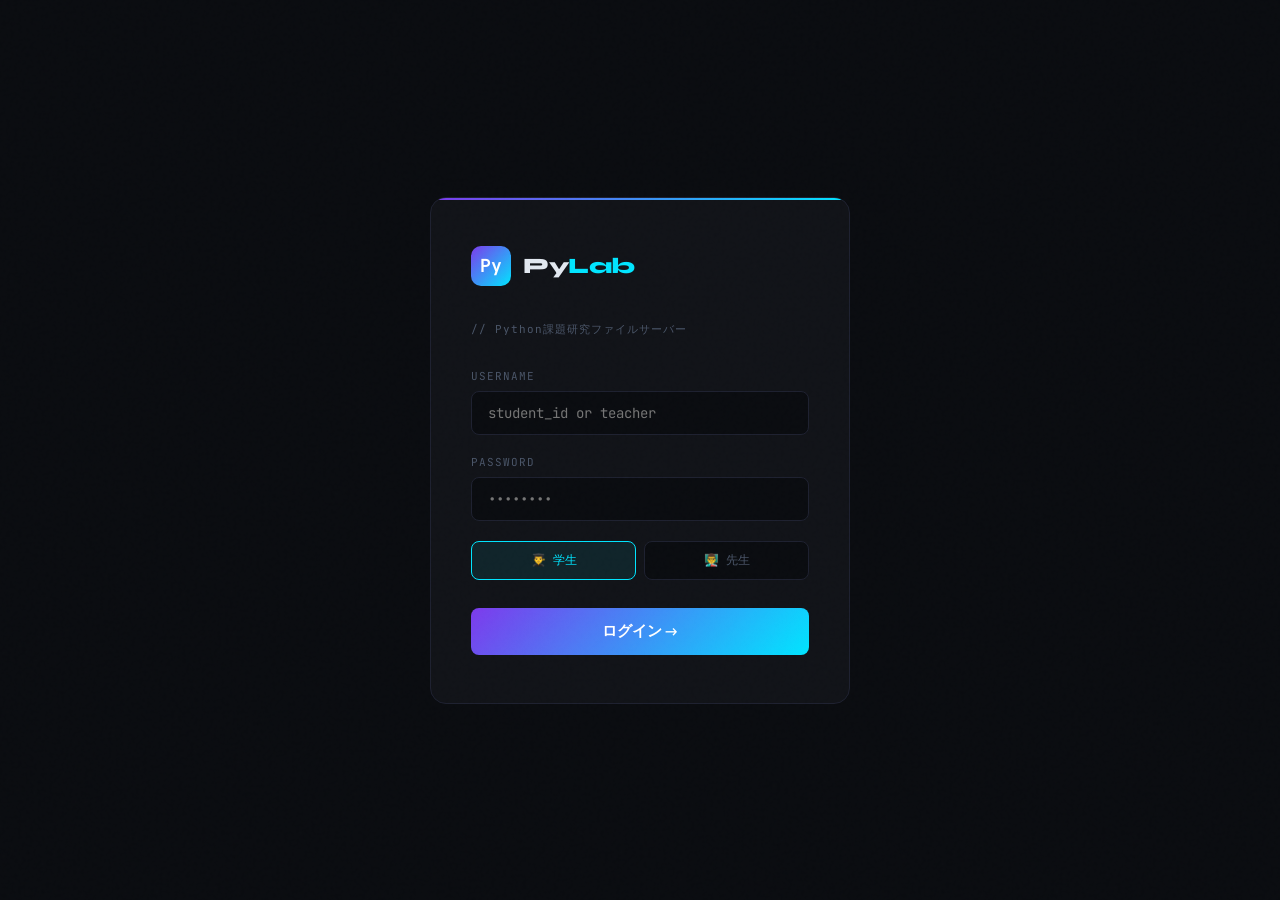
==== server/static/index.html @ 1dbba8ca "first commit" ====
<!DOCTYPE html>
<html lang="ja">
<head>
    <meta charset="UTF-8">
    <meta name="viewport" content="width=device-width, initial-scale=1.0">
    <title>PyLab — Python課題研究ファイルサーバー</title>
    <link href="https://fonts.googleapis.com/css2?family=JetBrains+Mono:wght@400;500;700&family=Syne:wght@400;600;800&display=swap" rel="stylesheet">
    <link rel="stylesheet" href="../static/style.css">

</head>
<body>

<!-- ══════════════════════════
     LOGIN SCREEN
══════════════════════════ -->
<div id="login-screen">
    <div class="login-card">
        <div class="login-logo">
            <div class="logo-icon">Py</div>
            <div class="logo-text">Py<span>Lab</span></div>
        </div>
        <p class="login-subtitle">// Python課題研究ファイルサーバー</p>

        <div class="form-group">
            <label>Username</label>
            <input type="text" id="login-username" placeholder="student_id or teacher" />
        </div>
        <div class="form-group">
            <label>Password</label>
            <input type="password" id="login-password" placeholder="••••••••" />
        </div>

        <div class="role-selector">
            <button class="role-btn active" data-role="student" onclick="selectRole(this)">👨‍🎓 学生</button>
            <button class="role-btn" data-role="teacher" onclick="selectRole(this)">👨‍🏫 先生</button>
        </div>

        <button class="login-btn" onclick="login()">ログイン →</button>
    </div>
</div>

<!-- ══════════════════════════
     MAIN APP
══════════════════════════ -->
<div id="app">
    <header>
        <div class="header-logo">
            <div class="logo-icon">Py</div>
            <div class="logo-name">Py<span>Lab</span></div>
        </div>
        <div class="header-status">
            <div class="status-dot"></div>
            server online
        </div>
        <div class="header-user">
            <span class="user-badge" id="user-badge">student</span>
            <button class="logout-btn" onclick="logout()">logout</button>
        </div>
    </header>

    <main>
        <!-- Upload -->
        <div class="upload-section">
            <div class="section-label">ファイルアップロード</div>
            <div class="drop-zone" id="drop-zone"
                ondragover="onDragOver(event)"
                ondragleave="onDragLeave(event)"
                ondrop="onDrop(event)"
                onclick="document.getElementById('file-input').click()">
                <span class="drop-icon">📂</span>
                <div class="drop-title">ファイルをドロップ</div>
                <!--<div class="drop-sub">// .py ファイルのみ対応</div>-->
                <button class="upload-btn" onclick="event.stopPropagation(); document.getElementById('file-input').click()">
                    ＋ ファイルを選択
                </button>
                <div class="progress-bar" id="progress-bar">
                    <div class="progress-track">
                        <div class="progress-fill" id="progress-fill"></div>
                    </div>
                    <div class="progress-label" id="progress-label">アップロード中...</div>
                </div>
            </div>
            <!--<input type="file" id="file-input" accept=".py" onchange="uploadFile(this.files[0])">-->
            <input type="file" id="file-input" 
                webkitdirectory 
                multiple
                onchange="uploadFolder(this.files)">
        </div>

        <!-- File List -->
        <div class="files-section">
            <div class="files-header">
                <div class="section-label" style="margin-bottom:0; flex:1">アップロード済みファイル</div>
                <div class="files-count">合計 <span id="file-count">0</span> 件</div>
            </div>
            <div class="file-list" id="file-list">
                <div class="empty-state">
                    <div class="empty-icon">🗂️</div>
                    <p>// まだファイルがありません</p>
                </div>
            </div>
        </div>
    </main>
</div>

<!-- Toast -->
<div class="toast" id="toast"></div>

<script src="../static/app.js"></script>
</body>
</html>
---- server/static/style.css ----
*, *::before, *::after {
    box-sizing: border-box;
    margin: 0;
    padding: 0;
}

:root {
    --bg:        #0a0c10;
    --surface:   #111318;
    --border:    #1e2130;
    --accent:    #00e5ff;
    --accent2:   #7c3aed;
    --green:     #00ff88;
    --red:       #ff4560;
    --text:      #e2e8f0;
    --muted:     #4a5568;
    --font-mono: 'JetBrains Mono', monospace;
    --font-sans: 'Syne', sans-serif;
}

html, body {
    height: 100%;
    background: var(--bg);
    color: var(--text);
    font-family: var(--font-sans);
    overflow-x: hidden;
}

body::before {
    content: '';
    position: fixed;
    inset: 0;
    background-image: url("data:image/svg+xml,%3Csvg viewBox='0 0 256 256' xmlns='http://www.w3.org/2000/svg'%3E%3Cfilter id='noise'%3E%3CfeTurbulence type='fractalNoise' baseFrequency='0.9' numOctaves='4' stitchTiles='stitch'/%3E%3C/filter%3E%3Crect width='100%25' height='100%25' filter='url(%23noise)' opacity='0.04'/%3E%3C/svg%3E");
    pointer-events: none;
    z-index: 999;
    opacity: .4;
}

body::after {
    content: '';
    position: fixed;
    inset: 0;
    background-image:
        linear-gradient(var(--border) 1px, transparent 1px),
        linear-gradient(90deg, var(--border) 1px, transparent 1px);
    background-size: 40px 40px;
    pointer-events: none;
    z-index: 0;
    opacity: .4;
}

/* ══════════════════════════
   LOGIN SCREEN
══════════════════════════ */
#login-screen {
    position: fixed;
    inset: 0;
    display: flex;
    align-items: center;
    justify-content: center;
    z-index: 100;
    background: var(--bg);
    transition: opacity .5s ease, visibility .5s ease;
}

#login-screen.hidden {
    opacity: 0;
    visibility: hidden;
}

.login-card {
    width: 420px;
    background: var(--surface);
    border: 1px solid var(--border);
    border-radius: 16px;
    padding: 48px 40px;
    position: relative;
    overflow: hidden;
}

.login-card::before {
    content: '';
    position: absolute;
    top: 0;
    left: 0;
    right: 0;
    height: 2px;
    background: linear-gradient(90deg, var(--accent2), var(--accent));
}

.login-logo {
    display: flex;
    align-items: center;
    gap: 12px;
    margin-bottom: 36px;
}

.login-logo .logo-icon {
    width: 40px;
    height: 40px;
    background: linear-gradient(135deg, var(--accent2), var(--accent));
    border-radius: 10px;
    display: flex;
    align-items: center;
    justify-content: center;
    font-family: var(--font-mono);
    font-size: 18px;
    font-weight: 700;
    color: #fff;
}

.login-logo .logo-text {
    font-size: 22px;
    font-weight: 800;
    letter-spacing: -0.5px;
}

.login-logo .logo-text span {
    color: var(--accent);
}

.login-subtitle {
    font-family: var(--font-mono);
    font-size: 11px;
    color: var(--muted);
    margin-bottom: 32px;
    letter-spacing: 1px;
}

.form-group {
    margin-bottom: 20px;
}

.form-group label {
    display: block;
    font-family: var(--font-mono);
    font-size: 11px;
    color: var(--muted);
    letter-spacing: 1px;
    margin-bottom: 8px;
    text-transform: uppercase;
}

.form-group input {
    width: 100%;
    background: var(--bg);
    border: 1px solid var(--border);
    border-radius: 8px;
    padding: 12px 16px;
    color: var(--text);
    font-family: var(--font-mono);
    font-size: 14px;
    outline: none;
    transition: border-color .2s;
}

.form-group input:focus {
    border-color: var(--accent);
}

.role-selector {
    display: flex;
    gap: 8px;
    margin-bottom: 28px;
}

.role-btn {
    flex: 1;
    padding: 10px;
    background: var(--bg);
    border: 1px solid var(--border);
    border-radius: 8px;
    color: var(--muted);
    font-family: var(--font-mono);
    font-size: 12px;
    cursor: pointer;
    transition: all .2s;
    text-align: center;
}

.role-btn.active {
    border-color: var(--accent);
    color: var(--accent);
    background: rgba(0, 229, 255, .08);
}

.login-btn {
    width: 100%;
    padding: 14px;
    background: linear-gradient(135deg, var(--accent2), var(--accent));
    border: none;
    border-radius: 8px;
    color: #fff;
    font-family: var(--font-sans);
    font-size: 15px;
    font-weight: 600;
    cursor: pointer;
    transition: opacity .2s;
}

.login-btn:hover {
    opacity: .85;
}

/* ══════════════════════════
   MAIN APP
══════════════════════════ */
#app {
    min-height: 100vh;
    position: relative;
    z-index: 1;
}

/* ─── Header ─── */
header {
    display: flex;
    align-items: center;
    justify-content: space-between;
    padding: 0 32px;
    height: 60px;
    border-bottom: 1px solid var(--border);
    background: rgba(10, 12, 16, .8);
    backdrop-filter: blur(12px);
    position: sticky;
    top: 0;
    z-index: 50;
}

.header-logo {
    display: flex;
    align-items: center;
    gap: 10px;
}

.header-logo .logo-icon {
    width: 32px;
    height: 32px;
    background: linear-gradient(135deg, var(--accent2), var(--accent));
    border-radius: 8px;
    display: flex;
    align-items: center;
    justify-content: center;
    font-family: var(--font-mono);
    font-size: 14px;
    font-weight: 700;
    color: #fff;
}

.header-logo .logo-name {
    font-size: 18px;
    font-weight: 800;
    letter-spacing: -0.5px;
}

.header-logo .logo-name span {
    color: var(--accent);
}

.header-status {
    display: flex;
    align-items: center;
    gap: 6px;
    font-family: var(--font-mono);
    font-size: 11px;
    color: var(--muted);
}

.status-dot {
    width: 6px;
    height: 6px;
    border-radius: 50%;
    background: var(--green);
    box-shadow: 0 0 6px var(--green);
    animation: pulse 2s infinite;
}

@keyframes pulse {
    0%, 100% { opacity: 1; }
    50%       { opacity: .4; }
}

.header-user {
    display: flex;
    align-items: center;
    gap: 12px;
}

.user-badge {
    font-family: var(--font-mono);
    font-size: 11px;
    padding: 4px 10px;
    border-radius: 4px;
    background: rgba(124, 58, 237, .2);
    border: 1px solid rgba(124, 58, 237, .4);
    color: #a78bfa;
}

.user-badge.teacher {
    background: rgba(0, 229, 255, .1);
    border-color: rgba(0, 229, 255, .3);
    color: var(--accent);
}

.logout-btn {
    background: none;
    border: 1px solid var(--border);
    border-radius: 6px;
    padding: 6px 14px;
    color: var(--muted);
    font-family: var(--font-mono);
    font-size: 11px;
    cursor: pointer;
    transition: all .2s;
}

.logout-btn:hover {
    border-color: var(--red);
    color: var(--red);
}

/* ─── Main Layout ─── */
main {
    max-width: 1100px;
    margin: 0 auto;
    padding: 40px 32px;
}

.section-label {
    font-family: var(--font-mono);
    font-size: 10px;
    letter-spacing: 2px;
    color: var(--muted);
    text-transform: uppercase;
    margin-bottom: 16px;
    display: flex;
    align-items: center;
    gap: 8px;
}

.section-label::after {
    content: '';
    flex: 1;
    height: 1px;
    background: var(--border);
}

/* ─── Upload Area ─── */
.upload-section {
    margin-bottom: 48px;
}

.drop-zone {
    border: 2px dashed var(--border);
    border-radius: 16px;
    padding: 56px 32px;
    text-align: center;
    cursor: pointer;
    transition: all .3s;
    position: relative;
    overflow: hidden;
}

.drop-zone::before {
    content: '';
    position: absolute;
    inset: 0;
    background: radial-gradient(ellipse at center, rgba(0, 229, 255, .03) 0%, transparent 70%);
    opacity: 0;
    transition: opacity .3s;
}

.drop-zone:hover,
.drop-zone.dragover {
    border-color: var(--accent);
    background: rgba(0, 229, 255, .03);
}

.drop-zone:hover::before,
.drop-zone.dragover::before {
    opacity: 1;
}

.drop-icon {
    font-size: 48px;
    margin-bottom: 16px;
    display: block;
    animation: float 3s ease-in-out infinite;
}

@keyframes float {
    0%, 100% { transform: translateY(0); }
    50%       { transform: translateY(-8px); }
}

.drop-title {
    font-size: 18px;
    font-weight: 600;
    margin-bottom: 8px;
}

.drop-sub {
    font-family: var(--font-mono);
    font-size: 12px;
    color: var(--muted);
    margin-bottom: 24px;
}

.upload-btn {
    display: inline-flex;
    align-items: center;
    gap: 8px;
    padding: 12px 28px;
    background: transparent;
    border: 1px solid var(--accent);
    border-radius: 8px;
    color: var(--accent);
    font-family: var(--font-mono);
    font-size: 13px;
    cursor: pointer;
    transition: all .2s;
}

.upload-btn:hover {
    background: rgba(0, 229, 255, .1);
}

.progress-bar {
    margin-top: 24px;
    display: none;
}

.progress-bar.show {
    display: block;
}

.progress-track {
    height: 4px;
    background: var(--border);
    border-radius: 2px;
    overflow: hidden;
}

.progress-fill {
    height: 100%;
    width: 0%;
    background: linear-gradient(90deg, var(--accent2), var(--accent));
    border-radius: 2px;
    transition: width .3s;
}

.progress-label {
    font-family: var(--font-mono);
    font-size: 11px;
    color: var(--muted);
    margin-top: 8px;
}

/* ─── File List ─── */
.files-header {
    display: flex;
    align-items: center;
    justify-content: space-between;
    margin-bottom: 16px;
}

.files-count {
    font-family: var(--font-mono);
    font-size: 11px;
    color: var(--muted);
}

.files-count span {
    color: var(--accent);
}

.file-list {
    display: flex;
    flex-direction: column;
    gap: 8px;
}

.file-item {
    display: flex;
    align-items: center;
    gap: 16px;
    padding: 16px 20px;
    background: var(--surface);
    border: 1px solid var(--border);
    border-radius: 12px;
    transition: all .2s;
    animation: slideIn .3s ease both;
}

@keyframes slideIn {
    from { opacity: 0; transform: translateY(8px); }
    to   { opacity: 1; transform: translateY(0); }
}

.file-item:hover {
    border-color: rgba(0, 229, 255, .3);
    background: rgba(0, 229, 255, .02);
}

.file-ext {
    width: 44px;
    height: 44px;
    border-radius: 10px;
    background: rgba(124, 58, 237, .2);
    border: 1px solid rgba(124, 58, 237, .3);
    display: flex;
    align-items: center;
    justify-content: center;
    font-family: var(--font-mono);
    font-size: 11px;
    font-weight: 700;
    color: #a78bfa;
    flex-shrink: 0;
}

.file-ext.py {
    background: rgba(0, 229, 255, .1);
    border-color: rgba(0, 229, 255, .3);
    color: var(--accent);
}

.file-info {
    flex: 1;
    min-width: 0;
}

.file-name {
    font-family: var(--font-mono);
    font-size: 14px;
    white-space: nowrap;
    overflow: hidden;
    text-overflow: ellipsis;
    margin-bottom: 4px;
}

.file-meta {
    font-family: var(--font-mono);
    font-size: 11px;
    color: var(--muted);
    display: flex;
    gap: 16px;
}

.file-actions {
    display: flex;
    gap: 8px;
    flex-shrink: 0;
}

.action-btn {
    padding: 6px 14px;
    border-radius: 6px;
    font-family: var(--font-mono);
    font-size: 11px;
    cursor: pointer;
    transition: all .2s;
    border: 1px solid;
}

.action-btn.run {
    background: rgba(0, 255, 136, .1);
    border-color: rgba(0, 255, 136, .3);
    color: var(--green);
}

.action-btn.run:hover {
    background: rgba(0, 255, 136, .2);
}

.action-btn.del {
    background: rgba(255, 69, 96, .1);
    border-color: rgba(255, 69, 96, .3);
    color: var(--red);
}

.action-btn.del:hover {
    background: rgba(255, 69, 96, .2);
}

.teacher-only {
    display: none;
}

body.is-teacher .teacher-only {
    display: flex;
}

/* ─── Toast ─── */
.toast {
    position: fixed;
    bottom: 32px;
    right: 32px;
    padding: 14px 20px;
    background: var(--surface);
    border: 1px solid var(--border);
    border-radius: 10px;
    font-family: var(--font-mono);
    font-size: 13px;
    display: flex;
    align-items: center;
    gap: 10px;
    transform: translateY(20px);
    opacity: 0;
    transition: all .3s;
    z-index: 200;
}

.toast.show {
    transform: translateY(0);
    opacity: 1;
}

.toast.success {
    border-color: rgba(0, 255, 136, .4);
}

.toast.error {
    border-color: rgba(255, 69, 96, .4);
}

/* ─── Empty State ─── */
.empty-state {
    text-align: center;
    padding: 64px 32px;
    color: var(--muted);
}

.empty-state .empty-icon {
    font-size: 40px;
    margin-bottom: 16px;
}

.empty-state p {
    font-family: var(--font-mono);
    font-size: 13px;
}

input[type="file"] {
    display: none;
}
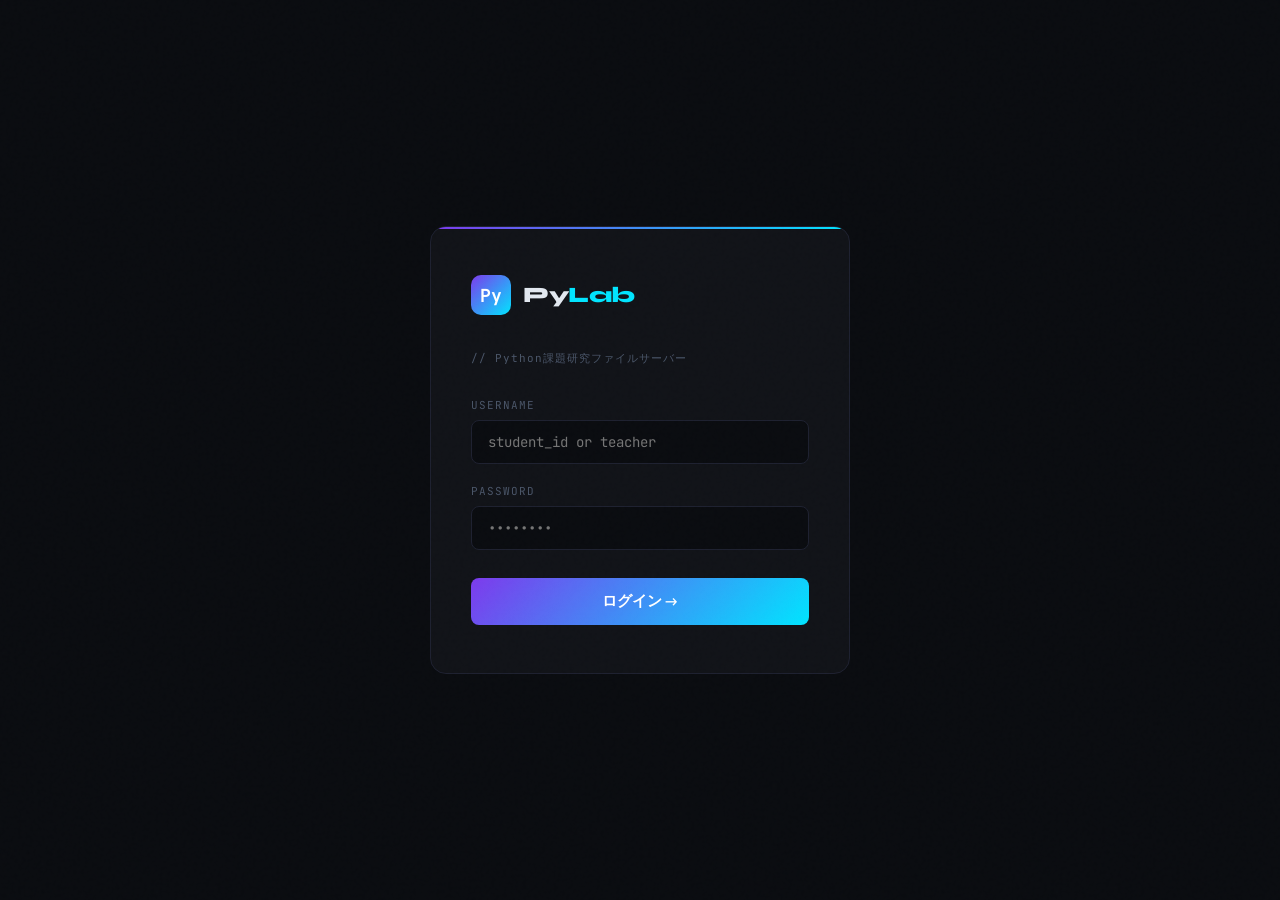
==== commit f81acc6e: "ver1.0.0" ====
--- a/server/static/index.html
+++ b/server/static/index.html
@@ -6,7 +6,6 @@
     <title>PyLab — Python課題研究ファイルサーバー</title>
     <link href="https://fonts.googleapis.com/css2?family=JetBrains+Mono:wght@400;500;700&family=Syne:wght@400;600;800&display=swap" rel="stylesheet">
     <link rel="stylesheet" href="../static/style.css">
-
 </head>
 <body>
 
@@ -23,16 +22,13 @@
 
         <div class="form-group">
             <label>Username</label>
-            <input type="text" id="login-username" placeholder="student_id or teacher" />
+            <input type="text" id="login-username" placeholder="student_id or teacher"
+                onkeydown="if(event.key==='Enter') login()" />
         </div>
         <div class="form-group">
             <label>Password</label>
-            <input type="password" id="login-password" placeholder="••••••••" />
-        </div>
-
-        <div class="role-selector">
-            <button class="role-btn active" data-role="student" onclick="selectRole(this)">👨‍🎓 学生</button>
-            <button class="role-btn" data-role="teacher" onclick="selectRole(this)">👨‍🏫 先生</button>
+            <input type="password" id="login-password" placeholder="••••••••"
+                onkeydown="if(event.key==='Enter') login()" />
         </div>
 
         <button class="login-btn" onclick="login()">ログイン →</button>
@@ -59,6 +55,35 @@
     </header>
 
     <main>
+
+        <!-- ユーザー管理（先生のみ） -->
+        <div class="manage-section teacher-only-block">
+            <div class="section-label">ユーザー管理</div>
+            <div class="manage-card">
+                <div class="form-row">
+                    <input type="text" id="new-username" placeholder="ユーザー名" />
+                    <input type="password" id="new-password" placeholder="パスワード" />
+                    <select id="new-role">
+                        <option value="student">👨‍🎓 学生</option>
+                        <option value="teacher">👨‍🏫 先生</option>
+                    </select>
+                    <button class="action-btn run" onclick="addUser()">＋ 追加</button>
+                </div>
+            </div>
+        </div>
+
+        <!-- パスワード変更（全員） -->
+        <div class="manage-section">
+            <div class="section-label">パスワード変更</div>
+            <div class="manage-card">
+                <div class="form-row">
+                    <input type="password" id="old-password" placeholder="現在のパスワード" />
+                    <input type="password" id="new-passwd" placeholder="新しいパスワード" />
+                    <button class="action-btn run" onclick="changePassword()">変更</button>
+                </div>
+            </div>
+        </div>
+
         <!-- Upload -->
         <div class="upload-section">
             <div class="section-label">ファイルアップロード</div>
@@ -68,10 +93,9 @@
                 ondrop="onDrop(event)"
                 onclick="document.getElementById('file-input').click()">
                 <span class="drop-icon">📂</span>
-                <div class="drop-title">ファイルをドロップ</div>
-                <!--<div class="drop-sub">// .py ファイルのみ対応</div>-->
+                <div class="drop-title">フォルダをドロップ</div>
                 <button class="upload-btn" onclick="event.stopPropagation(); document.getElementById('file-input').click()">
-                    ＋ ファイルを選択
+                    ＋ フォルダを選択
                 </button>
                 <div class="progress-bar" id="progress-bar">
                     <div class="progress-track">
@@ -80,9 +104,8 @@
                     <div class="progress-label" id="progress-label">アップロード中...</div>
                 </div>
             </div>
-            <!--<input type="file" id="file-input" accept=".py" onchange="uploadFile(this.files[0])">-->
-            <input type="file" id="file-input" 
-                webkitdirectory 
+            <input type="file" id="file-input"
+                webkitdirectory
                 multiple
                 onchange="uploadFolder(this.files)">
         </div>
@@ -100,6 +123,7 @@
                 </div>
             </div>
         </div>
+
     </main>
 </div>
 
--- a/server/static/style.css
+++ b/server/static/style.css
@@ -158,32 +158,6 @@
     border-color: var(--accent);
 }
 
-.role-selector {
-    display: flex;
-    gap: 8px;
-    margin-bottom: 28px;
-}
-
-.role-btn {
-    flex: 1;
-    padding: 10px;
-    background: var(--bg);
-    border: 1px solid var(--border);
-    border-radius: 8px;
-    color: var(--muted);
-    font-family: var(--font-mono);
-    font-size: 12px;
-    cursor: pointer;
-    transition: all .2s;
-    text-align: center;
-}
-
-.role-btn.active {
-    border-color: var(--accent);
-    color: var(--accent);
-    background: rgba(0, 229, 255, .08);
-}
-
 .login-btn {
     width: 100%;
     padding: 14px;
@@ -196,10 +170,33 @@
     font-weight: 600;
     cursor: pointer;
     transition: opacity .2s;
+    margin-top: 8px;
 }
 
 .login-btn:hover {
     opacity: .85;
+}
+
+/* ══════════════════════════
+   TEACHER ONLY
+══════════════════════════ */
+
+/* インライン要素（ボタンなど）→ flex */
+.teacher-only {
+    display: none;
+}
+
+body.is-teacher .teacher-only {
+    display: flex;
+}
+
+/* ブロック要素（パネルなど）→ block */
+.teacher-only-block {
+    display: none;
+}
+
+body.is-teacher .teacher-only-block {
+    display: block;
 }
 
 /* ══════════════════════════
@@ -344,6 +341,49 @@
     background: var(--border);
 }
 
+/* ─── Manage Section ─── */
+.manage-section {
+    margin-bottom: 40px;
+}
+
+.manage-card {
+    background: var(--surface);
+    border: 1px solid var(--border);
+    border-radius: 12px;
+    padding: 20px 24px;
+}
+
+.form-row {
+    display: flex;
+    align-items: center;
+    gap: 12px;
+    flex-wrap: wrap;
+}
+
+.form-row input,
+.form-row select {
+    background: var(--bg);
+    border: 1px solid var(--border);
+    border-radius: 8px;
+    padding: 10px 14px;
+    color: var(--text);
+    font-family: var(--font-mono);
+    font-size: 13px;
+    outline: none;
+    transition: border-color .2s;
+    flex: 1;
+    min-width: 140px;
+}
+
+.form-row input:focus,
+.form-row select:focus {
+    border-color: var(--accent);
+}
+
+.form-row select option {
+    background: var(--surface);
+}
+
 /* ─── Upload Area ─── */
 .upload-section {
     margin-bottom: 48px;
@@ -395,13 +435,6 @@
 .drop-title {
     font-size: 18px;
     font-weight: 600;
-    margin-bottom: 8px;
-}
-
-.drop-sub {
-    font-family: var(--font-mono);
-    font-size: 12px;
-    color: var(--muted);
     margin-bottom: 24px;
 }
 
@@ -517,7 +550,7 @@
     flex-shrink: 0;
 }
 
-.file-ext.py {
+.file-ext.zip {
     background: rgba(0, 229, 255, .1);
     border-color: rgba(0, 229, 255, .3);
     color: var(--accent);
@@ -561,6 +594,16 @@
     border: 1px solid;
 }
 
+.action-btn.dl {
+    background: rgba(0, 229, 255, .1);
+    border-color: rgba(0, 229, 255, .3);
+    color: var(--accent);
+}
+
+.action-btn.dl:hover {
+    background: rgba(0, 229, 255, .2);
+}
+
 .action-btn.run {
     background: rgba(0, 255, 136, .1);
     border-color: rgba(0, 255, 136, .3);
@@ -579,14 +622,6 @@
 
 .action-btn.del:hover {
     background: rgba(255, 69, 96, .2);
-}
-
-.teacher-only {
-    display: none;
-}
-
-body.is-teacher .teacher-only {
-    display: flex;
 }
 
 /* ─── Toast ─── */
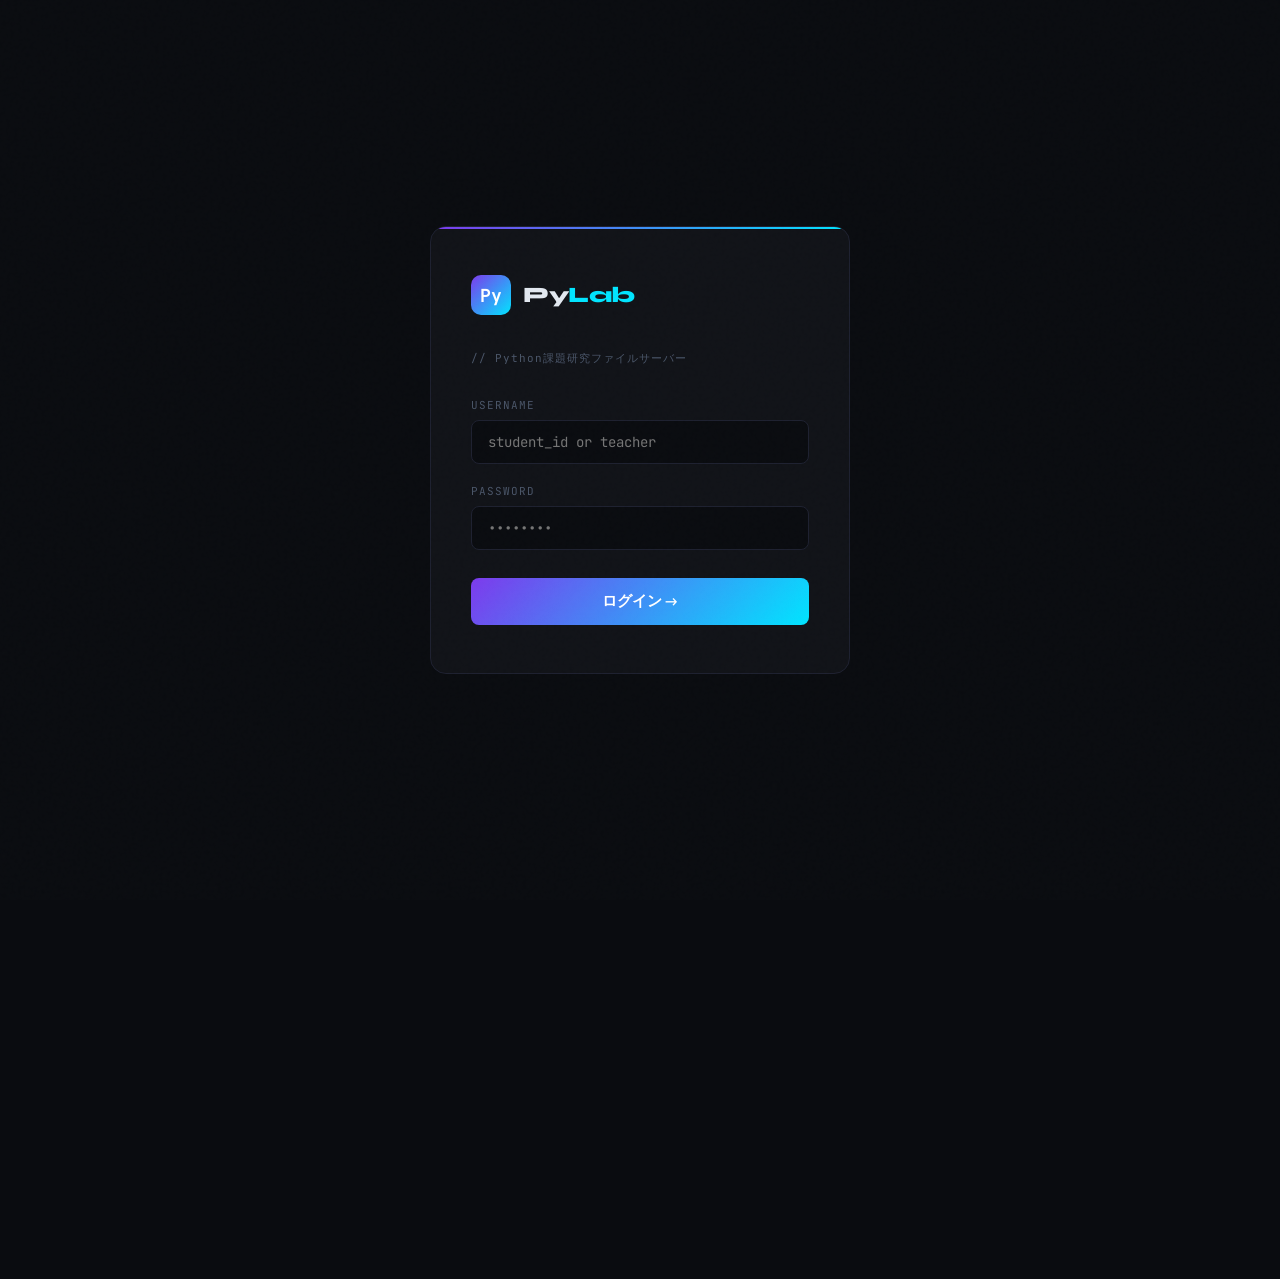
==== commit 6dc02f68: "ver1.1.0" ====
--- a/server/static/index.html
+++ b/server/static/index.html
@@ -8,7 +8,7 @@
     <link rel="stylesheet" href="../static/style.css">
 </head>
 <body>
-
+ 
 <!-- ══════════════════════════
      LOGIN SCREEN
 ══════════════════════════ -->
@@ -19,7 +19,6 @@
             <div class="logo-text">Py<span>Lab</span></div>
         </div>
         <p class="login-subtitle">// Python課題研究ファイルサーバー</p>
-
         <div class="form-group">
             <label>Username</label>
             <input type="text" id="login-username" placeholder="student_id or teacher"
@@ -30,11 +29,10 @@
             <input type="password" id="login-password" placeholder="••••••••"
                 onkeydown="if(event.key==='Enter') login()" />
         </div>
-
         <button class="login-btn" onclick="login()">ログイン →</button>
     </div>
 </div>
-
+ 
 <!-- ══════════════════════════
      MAIN APP
 ══════════════════════════ -->
@@ -53,9 +51,9 @@
             <button class="logout-btn" onclick="logout()">logout</button>
         </div>
     </header>
-
+ 
     <main>
-
+ 
         <!-- ユーザー管理（先生のみ） -->
         <div class="manage-section teacher-only-block">
             <div class="section-label">ユーザー管理</div>
@@ -71,7 +69,7 @@
                 </div>
             </div>
         </div>
-
+ 
         <!-- パスワード変更（全員） -->
         <div class="manage-section">
             <div class="section-label">パスワード変更</div>
@@ -83,10 +81,63 @@
                 </div>
             </div>
         </div>
-
+ 
+        <!-- ══════════════════════════
+             課題管理
+        ══════════════════════════ -->
+ 
+        <!-- 課題作成（先生のみ） -->
+        <div class="manage-section teacher-only-block">
+            <div class="section-label">課題作成</div>
+            <div class="manage-card">
+                <div class="form-row" style="flex-direction: column; align-items: stretch; gap: 12px;">
+                    <div style="display:flex; gap:12px; flex-wrap:wrap;">
+                        <input type="text" id="task-title" placeholder="課題タイトル" style="flex:2; min-width:200px;" />
+                        <input type="datetime-local" id="task-deadline" style="flex:1; min-width:180px;" />
+                    </div>
+                    <div style="display:flex; gap:12px;">
+                        <input type="text" id="task-desc" placeholder="課題の説明" style="flex:1;" />
+                        <button class="action-btn run" onclick="createTask()" style="white-space:nowrap;">＋ 追加</button>
+                    </div>
+                </div>
+            </div>
+        </div>
+ 
+        <!-- 遅延提出通知（先生のみ） -->
+        <div class="manage-section teacher-only-block">
+            <div class="section-label">⚠️ 遅延提出通知</div>
+            <div class="manage-card">
+                <div id="late-notifications">
+                    <p class="notif-empty">// 遅延提出なし</p>
+                </div>
+            </div>
+        </div>
+ 
+        <!-- 課題一覧（全員） -->
+        <div class="files-section" style="margin-bottom: 48px;">
+            <div class="files-header">
+                <div class="section-label" style="margin-bottom:0; flex:1">課題一覧</div>
+                <div class="files-count">合計 <span id="task-count">0</span> 件</div>
+            </div>
+            <div class="file-list" id="task-list">
+                <div class="empty-state">
+                    <div class="empty-icon">📋</div>
+                    <p>// まだ課題がありません</p>
+                </div>
+            </div>
+        </div>
+ 
         <!-- Upload -->
         <div class="upload-section">
             <div class="section-label">ファイルアップロード</div>
+            <!-- 課題選択（生徒用） -->
+            <div class="manage-card" style="margin-bottom: 16px;">
+                <div class="form-row">
+                    <select id="upload-task-select" style="flex:1;">
+                        <option value="">── 課題を選択（任意）──</option>
+                    </select>
+                </div>
+            </div>
             <div class="drop-zone" id="drop-zone"
                 ondragover="onDragOver(event)"
                 ondragleave="onDragLeave(event)"
@@ -105,11 +156,10 @@
                 </div>
             </div>
             <input type="file" id="file-input"
-                webkitdirectory
-                multiple
+                webkitdirectory multiple
                 onchange="uploadFolder(this.files)">
         </div>
-
+ 
         <!-- File List -->
         <div class="files-section">
             <div class="files-header">
@@ -123,13 +173,20 @@
                 </div>
             </div>
         </div>
-
+ 
     </main>
 </div>
-
+ 
 <!-- Toast -->
 <div class="toast" id="toast"></div>
-
+ 
+<!-- 提出状況モーダル（JS生成） -->
+ 
 <script src="../static/app.js"></script>
 </body>
-</html>+</html>
+ 
+
+
+
+
--- a/server/static/style.css
+++ b/server/static/style.css
@@ -12,6 +12,7 @@
     --accent2:   #7c3aed;
     --green:     #00ff88;
     --red:       #ff4560;
+    --yellow:    #ffc107;
     --text:      #e2e8f0;
     --muted:     #4a5568;
     --font-mono: 'JetBrains Mono', monospace;
@@ -81,9 +82,7 @@
 .login-card::before {
     content: '';
     position: absolute;
-    top: 0;
-    left: 0;
-    right: 0;
+    top: 0; left: 0; right: 0;
     height: 2px;
     background: linear-gradient(90deg, var(--accent2), var(--accent));
 }
@@ -96,51 +95,31 @@
 }
 
 .login-logo .logo-icon {
-    width: 40px;
-    height: 40px;
+    width: 40px; height: 40px;
     background: linear-gradient(135deg, var(--accent2), var(--accent));
     border-radius: 10px;
-    display: flex;
-    align-items: center;
-    justify-content: center;
+    display: flex; align-items: center; justify-content: center;
     font-family: var(--font-mono);
-    font-size: 18px;
-    font-weight: 700;
-    color: #fff;
-}
-
-.login-logo .logo-text {
-    font-size: 22px;
-    font-weight: 800;
-    letter-spacing: -0.5px;
-}
-
-.login-logo .logo-text span {
-    color: var(--accent);
-}
+    font-size: 18px; font-weight: 700; color: #fff;
+}
+
+.login-logo .logo-text { font-size: 22px; font-weight: 800; letter-spacing: -0.5px; }
+.login-logo .logo-text span { color: var(--accent); }
 
 .login-subtitle {
     font-family: var(--font-mono);
-    font-size: 11px;
-    color: var(--muted);
-    margin-bottom: 32px;
-    letter-spacing: 1px;
-}
-
-.form-group {
-    margin-bottom: 20px;
-}
-
+    font-size: 11px; color: var(--muted);
+    margin-bottom: 32px; letter-spacing: 1px;
+}
+
+.form-group { margin-bottom: 20px; }
 .form-group label {
     display: block;
     font-family: var(--font-mono);
-    font-size: 11px;
-    color: var(--muted);
-    letter-spacing: 1px;
-    margin-bottom: 8px;
+    font-size: 11px; color: var(--muted);
+    letter-spacing: 1px; margin-bottom: 8px;
     text-transform: uppercase;
 }
-
 .form-group input {
     width: 100%;
     background: var(--bg);
@@ -149,123 +128,62 @@
     padding: 12px 16px;
     color: var(--text);
     font-family: var(--font-mono);
-    font-size: 14px;
-    outline: none;
+    font-size: 14px; outline: none;
     transition: border-color .2s;
 }
-
-.form-group input:focus {
-    border-color: var(--accent);
-}
+.form-group input:focus { border-color: var(--accent); }
 
 .login-btn {
-    width: 100%;
-    padding: 14px;
+    width: 100%; padding: 14px;
     background: linear-gradient(135deg, var(--accent2), var(--accent));
-    border: none;
-    border-radius: 8px;
-    color: #fff;
-    font-family: var(--font-sans);
-    font-size: 15px;
-    font-weight: 600;
-    cursor: pointer;
-    transition: opacity .2s;
-    margin-top: 8px;
-}
-
-.login-btn:hover {
-    opacity: .85;
-}
+    border: none; border-radius: 8px;
+    color: #fff; font-family: var(--font-sans);
+    font-size: 15px; font-weight: 600;
+    cursor: pointer; transition: opacity .2s; margin-top: 8px;
+}
+.login-btn:hover { opacity: .85; }
 
 /* ══════════════════════════
    TEACHER ONLY
 ══════════════════════════ */
-
-/* インライン要素（ボタンなど）→ flex */
-.teacher-only {
-    display: none;
-}
-
-body.is-teacher .teacher-only {
-    display: flex;
-}
-
-/* ブロック要素（パネルなど）→ block */
-.teacher-only-block {
-    display: none;
-}
-
-body.is-teacher .teacher-only-block {
-    display: block;
-}
+.teacher-only { display: none; }
+body.is-teacher .teacher-only { display: flex; }
+.teacher-only-block { display: none; }
+body.is-teacher .teacher-only-block { display: block; }
 
 /* ══════════════════════════
    MAIN APP
 ══════════════════════════ */
-#app {
-    min-height: 100vh;
-    position: relative;
-    z-index: 1;
-}
-
-/* ─── Header ─── */
+#app { min-height: 100vh; position: relative; z-index: 1; }
+
 header {
-    display: flex;
-    align-items: center;
+    display: flex; align-items: center;
     justify-content: space-between;
-    padding: 0 32px;
-    height: 60px;
+    padding: 0 32px; height: 60px;
     border-bottom: 1px solid var(--border);
     background: rgba(10, 12, 16, .8);
     backdrop-filter: blur(12px);
-    position: sticky;
-    top: 0;
-    z-index: 50;
-}
-
-.header-logo {
-    display: flex;
-    align-items: center;
-    gap: 10px;
-}
-
+    position: sticky; top: 0; z-index: 50;
+}
+
+.header-logo { display: flex; align-items: center; gap: 10px; }
 .header-logo .logo-icon {
-    width: 32px;
-    height: 32px;
+    width: 32px; height: 32px;
     background: linear-gradient(135deg, var(--accent2), var(--accent));
     border-radius: 8px;
-    display: flex;
-    align-items: center;
-    justify-content: center;
-    font-family: var(--font-mono);
-    font-size: 14px;
-    font-weight: 700;
-    color: #fff;
-}
-
-.header-logo .logo-name {
-    font-size: 18px;
-    font-weight: 800;
-    letter-spacing: -0.5px;
-}
-
-.header-logo .logo-name span {
-    color: var(--accent);
-}
+    display: flex; align-items: center; justify-content: center;
+    font-family: var(--font-mono); font-size: 14px; font-weight: 700; color: #fff;
+}
+.header-logo .logo-name { font-size: 18px; font-weight: 800; letter-spacing: -0.5px; }
+.header-logo .logo-name span { color: var(--accent); }
 
 .header-status {
-    display: flex;
-    align-items: center;
-    gap: 6px;
-    font-family: var(--font-mono);
-    font-size: 11px;
-    color: var(--muted);
+    display: flex; align-items: center; gap: 6px;
+    font-family: var(--font-mono); font-size: 11px; color: var(--muted);
 }
 
 .status-dot {
-    width: 6px;
-    height: 6px;
-    border-radius: 50%;
+    width: 6px; height: 6px; border-radius: 50%;
     background: var(--green);
     box-shadow: 0 0 6px var(--green);
     animation: pulse 2s infinite;
@@ -276,22 +194,15 @@
     50%       { opacity: .4; }
 }
 
-.header-user {
-    display: flex;
-    align-items: center;
-    gap: 12px;
-}
+.header-user { display: flex; align-items: center; gap: 12px; }
 
 .user-badge {
-    font-family: var(--font-mono);
-    font-size: 11px;
-    padding: 4px 10px;
-    border-radius: 4px;
+    font-family: var(--font-mono); font-size: 11px;
+    padding: 4px 10px; border-radius: 4px;
     background: rgba(124, 58, 237, .2);
     border: 1px solid rgba(124, 58, 237, .4);
     color: #a78bfa;
 }
-
 .user-badge.teacher {
     background: rgba(0, 229, 255, .1);
     border-color: rgba(0, 229, 255, .3);
@@ -301,379 +212,328 @@
 .logout-btn {
     background: none;
     border: 1px solid var(--border);
-    border-radius: 6px;
-    padding: 6px 14px;
+    border-radius: 6px; padding: 6px 14px;
     color: var(--muted);
-    font-family: var(--font-mono);
-    font-size: 11px;
-    cursor: pointer;
-    transition: all .2s;
-}
-
-.logout-btn:hover {
-    border-color: var(--red);
-    color: var(--red);
-}
-
-/* ─── Main Layout ─── */
-main {
-    max-width: 1100px;
-    margin: 0 auto;
-    padding: 40px 32px;
-}
+    font-family: var(--font-mono); font-size: 11px;
+    cursor: pointer; transition: all .2s;
+}
+.logout-btn:hover { border-color: var(--red); color: var(--red); }
+
+main { max-width: 1100px; margin: 0 auto; padding: 40px 32px; }
 
 .section-label {
     font-family: var(--font-mono);
-    font-size: 10px;
-    letter-spacing: 2px;
-    color: var(--muted);
-    text-transform: uppercase;
+    font-size: 10px; letter-spacing: 2px;
+    color: var(--muted); text-transform: uppercase;
     margin-bottom: 16px;
-    display: flex;
-    align-items: center;
-    gap: 8px;
-}
-
+    display: flex; align-items: center; gap: 8px;
+}
 .section-label::after {
-    content: '';
-    flex: 1;
-    height: 1px;
-    background: var(--border);
+    content: ''; flex: 1; height: 1px; background: var(--border);
 }
 
 /* ─── Manage Section ─── */
-.manage-section {
-    margin-bottom: 40px;
-}
+.manage-section { margin-bottom: 40px; }
 
 .manage-card {
     background: var(--surface);
     border: 1px solid var(--border);
-    border-radius: 12px;
-    padding: 20px 24px;
+    border-radius: 12px; padding: 20px 24px;
 }
 
 .form-row {
-    display: flex;
-    align-items: center;
-    gap: 12px;
-    flex-wrap: wrap;
+    display: flex; align-items: center;
+    gap: 12px; flex-wrap: wrap;
 }
 
 .form-row input,
 .form-row select {
     background: var(--bg);
     border: 1px solid var(--border);
-    border-radius: 8px;
-    padding: 10px 14px;
+    border-radius: 8px; padding: 10px 14px;
     color: var(--text);
-    font-family: var(--font-mono);
-    font-size: 13px;
-    outline: none;
-    transition: border-color .2s;
-    flex: 1;
-    min-width: 140px;
-}
-
+    font-family: var(--font-mono); font-size: 13px;
+    outline: none; transition: border-color .2s;
+    flex: 1; min-width: 140px;
+}
 .form-row input:focus,
-.form-row select:focus {
-    border-color: var(--accent);
-}
-
-.form-row select option {
-    background: var(--surface);
-}
+.form-row select:focus { border-color: var(--accent); }
+.form-row select option { background: var(--surface); }
 
 /* ─── Upload Area ─── */
-.upload-section {
-    margin-bottom: 48px;
-}
+.upload-section { margin-bottom: 48px; }
 
 .drop-zone {
     border: 2px dashed var(--border);
-    border-radius: 16px;
-    padding: 56px 32px;
-    text-align: center;
-    cursor: pointer;
-    transition: all .3s;
-    position: relative;
-    overflow: hidden;
-}
-
+    border-radius: 16px; padding: 56px 32px;
+    text-align: center; cursor: pointer;
+    transition: all .3s; position: relative; overflow: hidden;
+}
 .drop-zone::before {
-    content: '';
-    position: absolute;
-    inset: 0;
-    background: radial-gradient(ellipse at center, rgba(0, 229, 255, .03) 0%, transparent 70%);
-    opacity: 0;
-    transition: opacity .3s;
-}
-
-.drop-zone:hover,
-.drop-zone.dragover {
+    content: ''; position: absolute; inset: 0;
+    background: radial-gradient(ellipse at center, rgba(0,229,255,.03) 0%, transparent 70%);
+    opacity: 0; transition: opacity .3s;
+}
+.drop-zone:hover, .drop-zone.dragover {
     border-color: var(--accent);
-    background: rgba(0, 229, 255, .03);
-}
-
-.drop-zone:hover::before,
-.drop-zone.dragover::before {
-    opacity: 1;
-}
+    background: rgba(0,229,255,.03);
+}
+.drop-zone:hover::before, .drop-zone.dragover::before { opacity: 1; }
 
 .drop-icon {
-    font-size: 48px;
-    margin-bottom: 16px;
-    display: block;
+    font-size: 48px; margin-bottom: 16px; display: block;
     animation: float 3s ease-in-out infinite;
 }
-
 @keyframes float {
     0%, 100% { transform: translateY(0); }
     50%       { transform: translateY(-8px); }
 }
 
-.drop-title {
-    font-size: 18px;
-    font-weight: 600;
-    margin-bottom: 24px;
-}
+.drop-title { font-size: 18px; font-weight: 600; margin-bottom: 24px; }
 
 .upload-btn {
-    display: inline-flex;
-    align-items: center;
-    gap: 8px;
+    display: inline-flex; align-items: center; gap: 8px;
     padding: 12px 28px;
     background: transparent;
     border: 1px solid var(--accent);
-    border-radius: 8px;
-    color: var(--accent);
-    font-family: var(--font-mono);
-    font-size: 13px;
-    cursor: pointer;
-    transition: all .2s;
-}
-
-.upload-btn:hover {
-    background: rgba(0, 229, 255, .1);
-}
-
-.progress-bar {
-    margin-top: 24px;
-    display: none;
-}
-
-.progress-bar.show {
-    display: block;
-}
-
-.progress-track {
-    height: 4px;
-    background: var(--border);
-    border-radius: 2px;
-    overflow: hidden;
-}
-
+    border-radius: 8px; color: var(--accent);
+    font-family: var(--font-mono); font-size: 13px;
+    cursor: pointer; transition: all .2s;
+}
+.upload-btn:hover { background: rgba(0,229,255,.1); }
+
+.progress-bar { margin-top: 24px; display: none; }
+.progress-bar.show { display: block; }
+.progress-track { height: 4px; background: var(--border); border-radius: 2px; overflow: hidden; }
 .progress-fill {
-    height: 100%;
-    width: 0%;
+    height: 100%; width: 0%;
     background: linear-gradient(90deg, var(--accent2), var(--accent));
-    border-radius: 2px;
-    transition: width .3s;
-}
-
-.progress-label {
-    font-family: var(--font-mono);
-    font-size: 11px;
-    color: var(--muted);
-    margin-top: 8px;
-}
-
-/* ─── File List ─── */
-.files-header {
-    display: flex;
-    align-items: center;
-    justify-content: space-between;
-    margin-bottom: 16px;
-}
-
-.files-count {
-    font-family: var(--font-mono);
-    font-size: 11px;
-    color: var(--muted);
-}
-
-.files-count span {
-    color: var(--accent);
-}
-
-.file-list {
-    display: flex;
-    flex-direction: column;
-    gap: 8px;
-}
+    border-radius: 2px; transition: width .3s;
+}
+.progress-label { font-family: var(--font-mono); font-size: 11px; color: var(--muted); margin-top: 8px; }
+
+/* ─── File / Task List ─── */
+.files-header { display: flex; align-items: center; justify-content: space-between; margin-bottom: 16px; }
+.files-count { font-family: var(--font-mono); font-size: 11px; color: var(--muted); }
+.files-count span { color: var(--accent); }
+
+.file-list { display: flex; flex-direction: column; gap: 8px; }
 
 .file-item {
-    display: flex;
-    align-items: center;
-    gap: 16px;
+    display: flex; align-items: center; gap: 16px;
     padding: 16px 20px;
     background: var(--surface);
     border: 1px solid var(--border);
-    border-radius: 12px;
-    transition: all .2s;
+    border-radius: 12px; transition: all .2s;
     animation: slideIn .3s ease both;
 }
-
 @keyframes slideIn {
     from { opacity: 0; transform: translateY(8px); }
     to   { opacity: 1; transform: translateY(0); }
 }
-
 .file-item:hover {
-    border-color: rgba(0, 229, 255, .3);
-    background: rgba(0, 229, 255, .02);
+    border-color: rgba(0,229,255,.3);
+    background: rgba(0,229,255,.02);
 }
 
 .file-ext {
-    width: 44px;
-    height: 44px;
-    border-radius: 10px;
-    background: rgba(124, 58, 237, .2);
-    border: 1px solid rgba(124, 58, 237, .3);
-    display: flex;
-    align-items: center;
-    justify-content: center;
-    font-family: var(--font-mono);
-    font-size: 11px;
-    font-weight: 700;
-    color: #a78bfa;
-    flex-shrink: 0;
-}
-
+    width: 44px; height: 44px; border-radius: 10px;
+    background: rgba(124,58,237,.2);
+    border: 1px solid rgba(124,58,237,.3);
+    display: flex; align-items: center; justify-content: center;
+    font-family: var(--font-mono); font-size: 11px; font-weight: 700;
+    color: #a78bfa; flex-shrink: 0;
+}
 .file-ext.zip {
-    background: rgba(0, 229, 255, .1);
-    border-color: rgba(0, 229, 255, .3);
+    background: rgba(0,229,255,.1);
+    border-color: rgba(0,229,255,.3);
     color: var(--accent);
 }
 
-.file-info {
-    flex: 1;
-    min-width: 0;
-}
-
+.file-info { flex: 1; min-width: 0; }
 .file-name {
-    font-family: var(--font-mono);
-    font-size: 14px;
-    white-space: nowrap;
-    overflow: hidden;
-    text-overflow: ellipsis;
+    font-family: var(--font-mono); font-size: 14px;
+    white-space: nowrap; overflow: hidden; text-overflow: ellipsis;
     margin-bottom: 4px;
 }
-
 .file-meta {
-    font-family: var(--font-mono);
-    font-size: 11px;
-    color: var(--muted);
-    display: flex;
-    gap: 16px;
-}
-
-.file-actions {
-    display: flex;
-    gap: 8px;
-    flex-shrink: 0;
-}
+    font-family: var(--font-mono); font-size: 11px;
+    color: var(--muted); display: flex; gap: 16px;
+}
+.file-actions { display: flex; gap: 8px; flex-shrink: 0; }
 
 .action-btn {
-    padding: 6px 14px;
-    border-radius: 6px;
-    font-family: var(--font-mono);
-    font-size: 11px;
-    cursor: pointer;
-    transition: all .2s;
-    border: 1px solid;
-}
-
-.action-btn.dl {
-    background: rgba(0, 229, 255, .1);
-    border-color: rgba(0, 229, 255, .3);
-    color: var(--accent);
-}
-
-.action-btn.dl:hover {
-    background: rgba(0, 229, 255, .2);
-}
-
-.action-btn.run {
-    background: rgba(0, 255, 136, .1);
-    border-color: rgba(0, 255, 136, .3);
-    color: var(--green);
-}
-
-.action-btn.run:hover {
-    background: rgba(0, 255, 136, .2);
-}
-
-.action-btn.del {
-    background: rgba(255, 69, 96, .1);
-    border-color: rgba(255, 69, 96, .3);
-    color: var(--red);
-}
-
-.action-btn.del:hover {
-    background: rgba(255, 69, 96, .2);
-}
+    padding: 6px 14px; border-radius: 6px;
+    font-family: var(--font-mono); font-size: 11px;
+    cursor: pointer; transition: all .2s; border: 1px solid;
+}
+.action-btn.dl  { background: rgba(0,229,255,.1); border-color: rgba(0,229,255,.3); color: var(--accent); }
+.action-btn.dl:hover { background: rgba(0,229,255,.2); }
+.action-btn.run { background: rgba(0,255,136,.1); border-color: rgba(0,255,136,.3); color: var(--green); }
+.action-btn.run:hover { background: rgba(0,255,136,.2); }
+.action-btn.del { background: rgba(255,69,96,.1); border-color: rgba(255,69,96,.3); color: var(--red); }
+.action-btn.del:hover { background: rgba(255,69,96,.2); }
 
 /* ─── Toast ─── */
 .toast {
-    position: fixed;
-    bottom: 32px;
-    right: 32px;
+    position: fixed; bottom: 32px; right: 32px;
     padding: 14px 20px;
     background: var(--surface);
     border: 1px solid var(--border);
     border-radius: 10px;
-    font-family: var(--font-mono);
-    font-size: 13px;
-    display: flex;
-    align-items: center;
-    gap: 10px;
-    transform: translateY(20px);
-    opacity: 0;
-    transition: all .3s;
-    z-index: 200;
-}
-
-.toast.show {
-    transform: translateY(0);
-    opacity: 1;
-}
-
-.toast.success {
-    border-color: rgba(0, 255, 136, .4);
-}
-
-.toast.error {
-    border-color: rgba(255, 69, 96, .4);
-}
+    font-family: var(--font-mono); font-size: 13px;
+    display: flex; align-items: center; gap: 10px;
+    transform: translateY(20px); opacity: 0;
+    transition: all .3s; z-index: 200;
+}
+.toast.show { transform: translateY(0); opacity: 1; }
+.toast.success { border-color: rgba(0,255,136,.4); }
+.toast.error   { border-color: rgba(255,69,96,.4); }
 
 /* ─── Empty State ─── */
-.empty-state {
-    text-align: center;
-    padding: 64px 32px;
-    color: var(--muted);
-}
-
-.empty-state .empty-icon {
-    font-size: 40px;
-    margin-bottom: 16px;
-}
-
-.empty-state p {
-    font-family: var(--font-mono);
-    font-size: 13px;
-}
-
-input[type="file"] {
-    display: none;
-}+.empty-state { text-align: center; padding: 64px 32px; color: var(--muted); }
+.empty-state .empty-icon { font-size: 40px; margin-bottom: 16px; }
+.empty-state p { font-family: var(--font-mono); font-size: 13px; }
+
+input[type="file"] { display: none; }
+
+/* ─── Result Panel ─── */
+#result-panel {
+    margin-top: 32px;
+    background: var(--surface);
+    border: 1px solid var(--border);
+    border-radius: 12px; overflow: hidden;
+}
+.result-header {
+    display: flex; justify-content: space-between; align-items: center;
+    padding: 12px 20px;
+    border-bottom: 1px solid var(--border);
+    font-family: var(--font-mono); font-size: 12px; color: var(--muted);
+}
+.result-header button { background: none; border: none; color: var(--muted); cursor: pointer; font-size: 14px; }
+.result-header button:hover { color: var(--red); }
+.result-stdout { padding: 20px; font-family: var(--font-mono); font-size: 13px; color: var(--green); white-space: pre-wrap; word-break: break-all; }
+.result-stderr { padding: 20px; font-family: var(--font-mono); font-size: 13px; color: var(--red); white-space: pre-wrap; word-break: break-all; border-top: 1px solid var(--border); }
+
+/* ══════════════════════════
+   課題 (TASK) STYLES
+══════════════════════════ */
+
+/* ─── Task Item ─── */
+.task-item {
+    display: flex; align-items: center; gap: 16px;
+    padding: 16px 20px;
+    background: var(--surface);
+    border: 1px solid var(--border);
+    border-radius: 12px; transition: all .2s;
+    animation: slideIn .3s ease both;
+}
+.task-item:hover {
+    border-color: rgba(124,58,237,.4);
+    background: rgba(124,58,237,.02);
+}
+.task-item.expired {
+    opacity: .6;
+    border-color: var(--border);
+}
+
+.task-main { flex: 1; min-width: 0; }
+.task-title {
+    font-family: var(--font-mono); font-size: 14px;
+    font-weight: 600; margin-bottom: 4px;
+    display: flex; align-items: center; gap: 8px;
+}
+.task-desc {
+    font-size: 12px; color: var(--muted); margin-bottom: 4px;
+}
+
+/* ─── Task Badge ─── */
+.task-badge {
+    font-family: var(--font-mono); font-size: 10px;
+    padding: 2px 8px; border-radius: 4px;
+    font-weight: 700; letter-spacing: 0.5px;
+}
+.task-badge.active {
+    background: rgba(0,255,136,.15);
+    border: 1px solid rgba(0,255,136,.3);
+    color: var(--green);
+}
+.task-badge.expired {
+    background: rgba(255,69,96,.1);
+    border: 1px solid rgba(255,69,96,.3);
+    color: var(--red);
+}
+
+/* ─── 遅延通知 ─── */
+.notif-empty {
+    font-family: var(--font-mono); font-size: 12px;
+    color: var(--muted); padding: 8px 0;
+}
+.notif-item {
+    display: flex; align-items: center; justify-content: space-between;
+    padding: 10px 0;
+    border-bottom: 1px solid var(--border);
+    font-family: var(--font-mono); font-size: 12px;
+    gap: 12px;
+}
+.notif-item:last-child { border-bottom: none; }
+.notif-time { color: var(--muted); font-size: 11px; flex-shrink: 0; }
+
+/* ─── 提出状況モーダル ─── */
+#status-modal {
+    position: fixed; inset: 0; z-index: 300;
+    display: flex; align-items: center; justify-content: center;
+}
+.modal-overlay {
+    position: absolute; inset: 0;
+    background: rgba(0,0,0,.7);
+    backdrop-filter: blur(4px);
+}
+.modal-card {
+    position: relative; z-index: 1;
+    width: 560px; max-width: 95vw;
+    background: var(--surface);
+    border: 1px solid var(--border);
+    border-radius: 16px; overflow: hidden;
+    max-height: 80vh; display: flex; flex-direction: column;
+}
+.modal-header {
+    display: flex; justify-content: space-between; align-items: center;
+    padding: 16px 20px;
+    border-bottom: 1px solid var(--border);
+    font-family: var(--font-mono); font-size: 13px; color: var(--muted);
+    flex-shrink: 0;
+}
+.modal-header button { background: none; border: none; color: var(--muted); cursor: pointer; font-size: 16px; }
+.modal-header button:hover { color: var(--red); }
+
+.modal-summary {
+    display: flex; gap: 12px; padding: 16px 20px;
+    border-bottom: 1px solid var(--border);
+    flex-shrink: 0;
+}
+.summary-chip {
+    font-family: var(--font-mono); font-size: 11px;
+    padding: 6px 12px; border-radius: 6px; border: 1px solid;
+}
+.summary-chip.submitted { background: rgba(0,255,136,.1); border-color: rgba(0,255,136,.3); color: var(--green); }
+.summary-chip.late      { background: rgba(255,193,7,.1);  border-color: rgba(255,193,7,.3);  color: var(--yellow); }
+.summary-chip.pending   { background: rgba(74,85,104,.2);  border-color: rgba(74,85,104,.4);  color: var(--muted); }
+
+.modal-body { overflow-y: auto; padding: 8px 0; }
+
+.status-row {
+    display: flex; align-items: center; gap: 12px;
+    padding: 10px 20px;
+    border-bottom: 1px solid var(--border);
+    font-family: var(--font-mono); font-size: 12px;
+}
+.status-row:last-child { border-bottom: none; }
+.status-name { flex: 1; }
+.status-badge {
+    padding: 2px 10px; border-radius: 4px; font-size: 11px; border: 1px solid;
+}
+.status-badge.submitted { background: rgba(0,255,136,.1); border-color: rgba(0,255,136,.3); color: var(--green); }
+.status-badge.late      { background: rgba(255,193,7,.1);  border-color: rgba(255,193,7,.3);  color: var(--yellow); }
+.status-badge.pending   { background: rgba(74,85,104,.2);  border-color: rgba(74,85,104,.4);  color: var(--muted); }
+.status-time { color: var(--muted); font-size: 11px; flex-shrink: 0; }
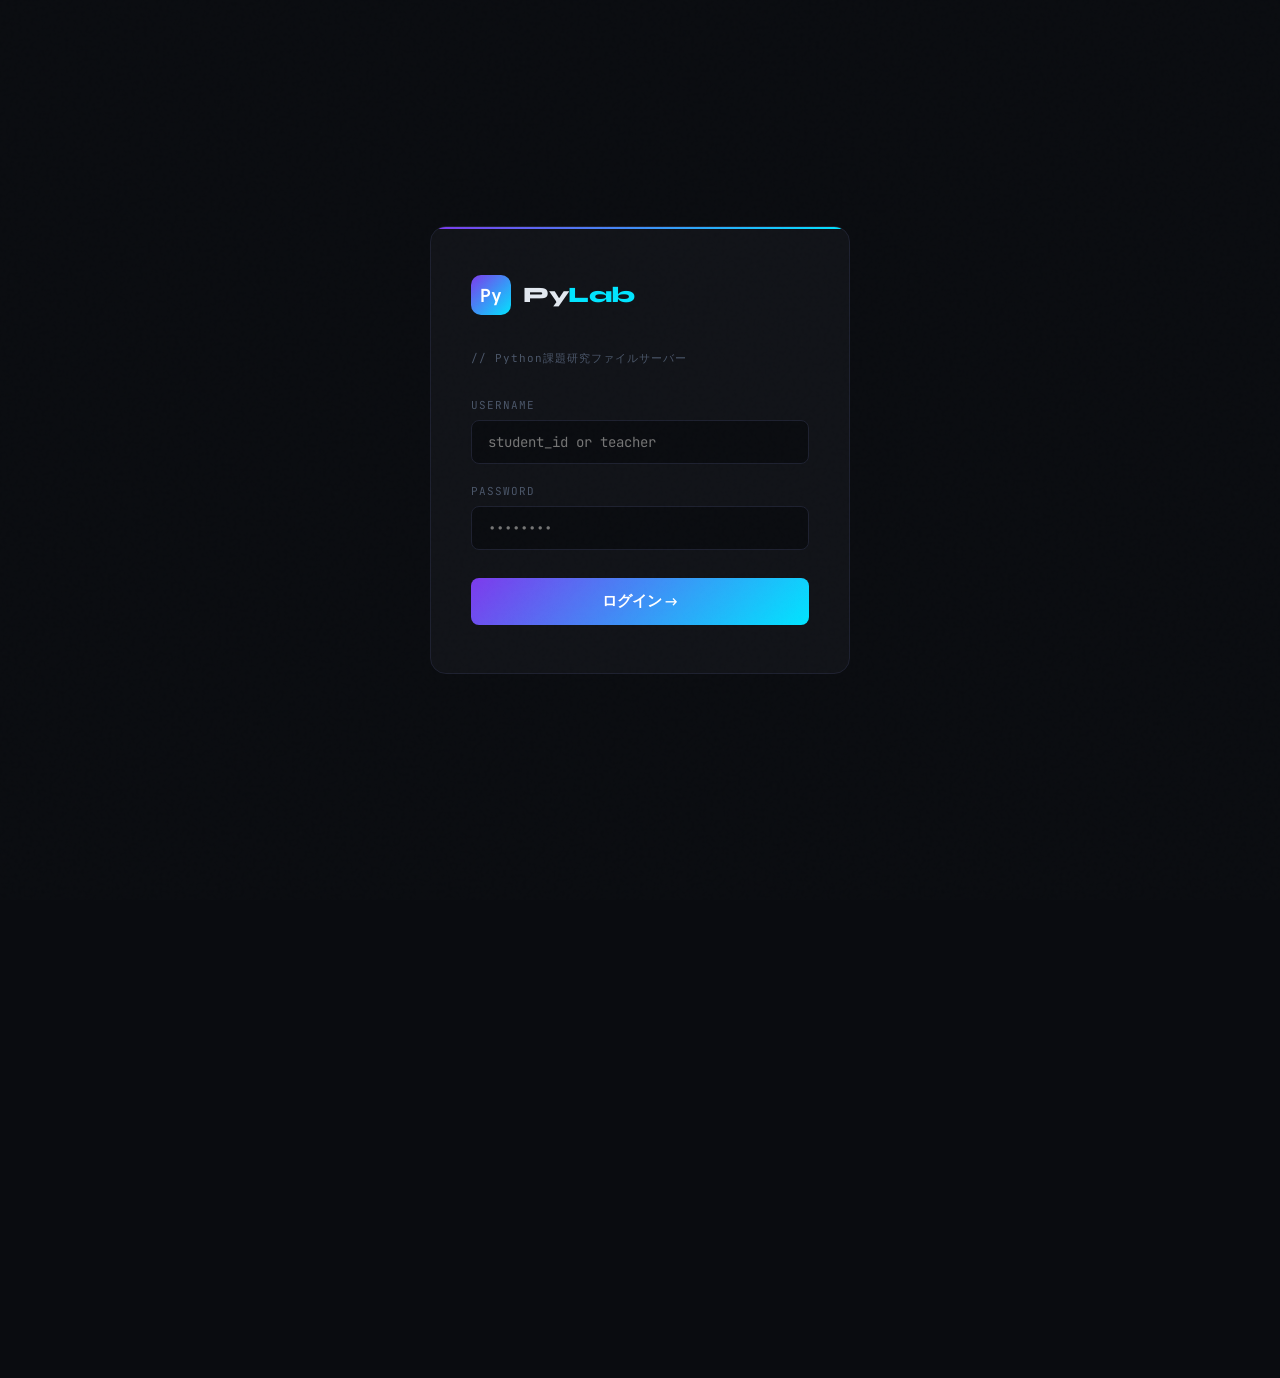
==== commit d0d0c15f: "ver 1.3.0" ====
--- a/server/static/index.html
+++ b/server/static/index.html
@@ -8,10 +8,7 @@
     <link rel="stylesheet" href="../static/style.css">
 </head>
 <body>
- 
-<!-- ══════════════════════════
-     LOGIN SCREEN
-══════════════════════════ -->
+
 <div id="login-screen">
     <div class="login-card">
         <div class="login-logo">
@@ -32,10 +29,7 @@
         <button class="login-btn" onclick="login()">ログイン →</button>
     </div>
 </div>
- 
-<!-- ══════════════════════════
-     MAIN APP
-══════════════════════════ -->
+
 <div id="app">
     <header>
         <div class="header-logo">
@@ -51,14 +45,14 @@
             <button class="logout-btn" onclick="logout()">logout</button>
         </div>
     </header>
- 
+
     <main>
- 
+
         <!-- ユーザー管理（先生のみ） -->
         <div class="manage-section teacher-only-block">
             <div class="section-label">ユーザー管理</div>
             <div class="manage-card">
-                <div class="form-row">
+                <div class="form-row" style="margin-bottom:16px;">
                     <input type="text" id="new-username" placeholder="ユーザー名" />
                     <input type="password" id="new-password" placeholder="パスワード" />
                     <select id="new-role">
@@ -67,9 +61,10 @@
                     </select>
                     <button class="action-btn run" onclick="addUser()">＋ 追加</button>
                 </div>
+                <div id="user-list"></div>
             </div>
         </div>
- 
+
         <!-- パスワード変更（全員） -->
         <div class="manage-section">
             <div class="section-label">パスワード変更</div>
@@ -81,16 +76,12 @@
                 </div>
             </div>
         </div>
- 
-        <!-- ══════════════════════════
-             課題管理
-        ══════════════════════════ -->
- 
+
         <!-- 課題作成（先生のみ） -->
         <div class="manage-section teacher-only-block">
             <div class="section-label">課題作成</div>
             <div class="manage-card">
-                <div class="form-row" style="flex-direction: column; align-items: stretch; gap: 12px;">
+                <div class="form-row" style="flex-direction:column; align-items:stretch; gap:12px;">
                     <div style="display:flex; gap:12px; flex-wrap:wrap;">
                         <input type="text" id="task-title" placeholder="課題タイトル" style="flex:2; min-width:200px;" />
                         <input type="datetime-local" id="task-deadline" style="flex:1; min-width:180px;" />
@@ -102,7 +93,7 @@
                 </div>
             </div>
         </div>
- 
+
         <!-- 遅延提出通知（先生のみ） -->
         <div class="manage-section teacher-only-block">
             <div class="section-label">⚠️ 遅延提出通知</div>
@@ -112,9 +103,9 @@
                 </div>
             </div>
         </div>
- 
+
         <!-- 課題一覧（全員） -->
-        <div class="files-section" style="margin-bottom: 48px;">
+        <div class="files-section" style="margin-bottom:48px;">
             <div class="files-header">
                 <div class="section-label" style="margin-bottom:0; flex:1">課題一覧</div>
                 <div class="files-count">合計 <span id="task-count">0</span> 件</div>
@@ -126,12 +117,11 @@
                 </div>
             </div>
         </div>
- 
+
         <!-- Upload -->
         <div class="upload-section">
             <div class="section-label">ファイルアップロード</div>
-            <!-- 課題選択（生徒用） -->
-            <div class="manage-card" style="margin-bottom: 16px;">
+            <div class="manage-card" style="margin-bottom:16px;">
                 <div class="form-row">
                     <select id="upload-task-select" style="flex:1;">
                         <option value="">── 課題を選択（任意）──</option>
@@ -148,18 +138,26 @@
                 <button class="upload-btn" onclick="event.stopPropagation(); document.getElementById('file-input').click()">
                     ＋ フォルダを選択
                 </button>
-                <div class="progress-bar" id="progress-bar">
-                    <div class="progress-track">
-                        <div class="progress-fill" id="progress-fill"></div>
-                    </div>
-                    <div class="progress-label" id="progress-label">アップロード中...</div>
-                </div>
+                <div id="multi-progress-container"></div>
             </div>
             <input type="file" id="file-input"
                 webkitdirectory multiple
                 onchange="uploadFolder(this.files)">
         </div>
- 
+
+        <!-- 検索・フィルター -->
+        <div class="manage-card" style="margin-bottom:16px;">
+            <div class="form-row">
+                <input type="text" id="search-input" placeholder="🔍 ファイル名・ユーザー名で検索"
+                    oninput="filterFiles()" style="flex:2;" />
+                <input type="date" id="search-date"
+                    onchange="filterFiles()" style="flex:1; min-width:140px;" />
+                <select id="search-user" onchange="filterFiles()" style="flex:1; min-width:120px;">
+                    <option value="">全ユーザー</option>
+                </select>
+            </div>
+        </div>
+
         <!-- File List -->
         <div class="files-section">
             <div class="files-header">
@@ -173,20 +171,11 @@
                 </div>
             </div>
         </div>
- 
+
     </main>
 </div>
- 
-<!-- Toast -->
+
 <div class="toast" id="toast"></div>
- 
-<!-- 提出状況モーダル（JS生成） -->
- 
 <script src="../static/app.js"></script>
 </body>
-</html>
- 
-
-
-
-
+</html>
--- a/server/static/style.css
+++ b/server/static/style.css
@@ -536,4 +536,143 @@
 .status-badge.submitted { background: rgba(0,255,136,.1); border-color: rgba(0,255,136,.3); color: var(--green); }
 .status-badge.late      { background: rgba(255,193,7,.1);  border-color: rgba(255,193,7,.3);  color: var(--yellow); }
 .status-badge.pending   { background: rgba(74,85,104,.2);  border-color: rgba(74,85,104,.4);  color: var(--muted); }
-.status-time { color: var(--muted); font-size: 11px; flex-shrink: 0; }+.status-time { color: var(--muted); font-size: 11px; flex-shrink: 0; }
+/* ─── User List ─── */
+.user-list-item {
+    display: flex;
+    align-items: center;
+    gap: 12px;
+    padding: 8px 12px;
+    background: var(--bg);
+    border: 1px solid var(--border);
+    border-radius: 8px;
+    margin-top: 6px;
+    transition: border-color .2s;
+}
+
+.user-list-item:hover {
+    border-color: rgba(0, 229, 255, .2);
+}
+
+.user-list-name {
+    flex: 1;
+    font-family: var(--font-mono);
+    font-size: 12px;
+}
+
+.user-list-role {
+    font-family: var(--font-mono);
+    font-size: 10px;
+    color: var(--muted);
+    padding: 2px 8px;
+    border-radius: 4px;
+    background: rgba(74, 85, 104, .2);
+    border: 1px solid rgba(74, 85, 104, .3);
+}
+
+.user-list-role.teacher {
+    background: rgba(0, 229, 255, .1);
+    border-color: rgba(0, 229, 255, .3);
+    color: var(--accent);
+}
+
+/* ─── 複数フォルダ プログレスコンテナ ─── */
+#multi-progress-container {
+    display: none;
+    flex-direction: column;
+    gap: 10px;
+    margin-top: 16px;
+}
+#multi-progress-container.show {
+    display: flex;
+}
+
+.multi-progress-item {
+    background: var(--surface);
+    border: 1px solid var(--border);
+    border-radius: 10px;
+    padding: 12px 16px;
+}
+
+.multi-progress-label {
+    font-family: var(--font-mono);
+    font-size: 11px;
+    color: var(--muted);
+    margin-bottom: 8px;
+}
+
+/* ─── 検索・フィルターバー ─── */
+.search-bar {
+    display: flex;
+    gap: 10px;
+    margin-bottom: 12px;
+    flex-wrap: wrap;
+}
+
+.search-bar input[type="text"] {
+    flex: 2;
+    min-width: 200px;
+    background: var(--surface);
+    border: 1px solid var(--border);
+    border-radius: 8px;
+    padding: 9px 14px;
+    color: var(--text);
+    font-family: var(--font-mono);
+    font-size: 12px;
+    outline: none;
+    transition: border-color .2s;
+}
+
+.search-bar input[type="text"]:focus {
+    border-color: var(--accent);
+}
+
+.search-bar input[type="date"],
+.search-bar select {
+    flex: 1;
+    min-width: 140px;
+    background: var(--surface);
+    border: 1px solid var(--border);
+    border-radius: 8px;
+    padding: 9px 14px;
+    color: var(--text);
+    font-family: var(--font-mono);
+    font-size: 12px;
+    outline: none;
+    transition: border-color .2s;
+}
+
+.search-bar input[type="date"]:focus,
+.search-bar select:focus {
+    border-color: var(--accent);
+}
+
+.search-bar select option {
+    background: var(--surface);
+}
+
+/* date input カラースキーム */
+.search-bar input[type="date"]::-webkit-calendar-picker-indicator {
+    filter: invert(0.6);
+    cursor: pointer;
+}
+
+/* ─── 複数フォルダ プログレス ─── */
+#multi-progress-container {
+    display: none;
+    margin-top: 24px;
+    width: 100%;
+    text-align: left;
+}
+#multi-progress-container.show {
+    display: block;
+}
+.multi-progress-item {
+    margin-bottom: 14px;
+}
+.multi-progress-label {
+    font-family: var(--font-mono);
+    font-size: 11px;
+    color: var(--muted);
+    margin-bottom: 6px;
+}
